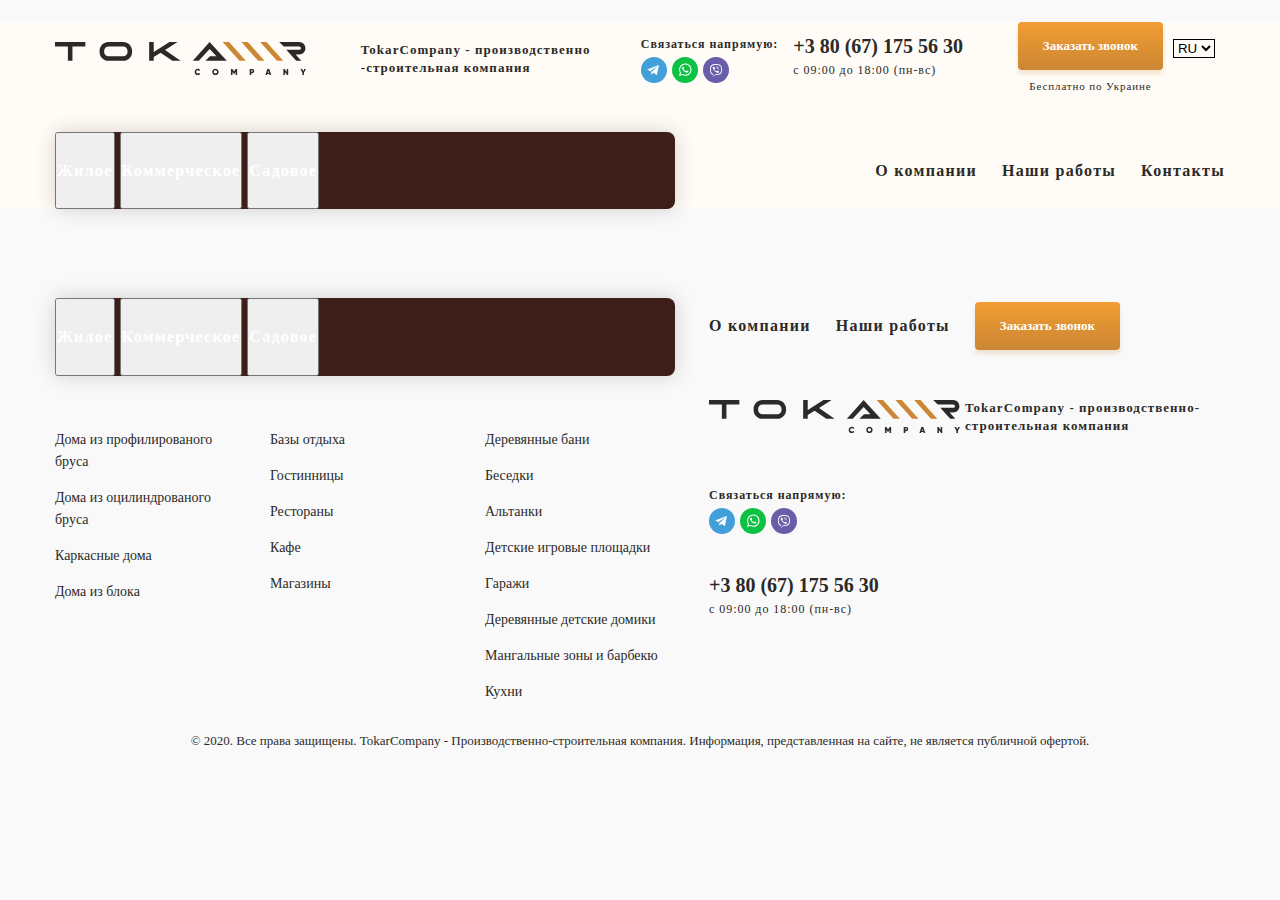
==== index.html @ c837105d "proyect" ====
<!DOCTYPE html>
<html lang="en">

<head>
    <meta charset="UTF-8">
    <meta name="viewport" content="width=device-width, initial-scale=1.0">
    <link href="https://cdn.jsdelivr.net/npm/bootstrap@5.3.2/dist/css/bootstrap.min.css" rel="stylesheet"
        integrity="sha384-T3c6CoIi6uLrA9TneNEoa7RxnatzjcDSCmG1MXxSR1GAsXEV/Dwwykc2MPK8M2HN" crossorigin="anonymous">
    <link rel="stylesheet" href="./css/main.min.css">
    <title>1- proyekt</title>
</head>

<body>

    <header class="header">
        <div class="container">
            <div class="flex">
                <a class="header__link" href="#">
                    <img class="header__logo" src="./img/logo.svg" alt="logo">
                </a>

                <div class="nav ">
                    <p class="nav__text">TokarCompany - производственно -строительная компания</p>

                    <div class="nav__connect">
                        <p class="connect__text">Связаться напрямую:</p>
                        <a class="connect__link" href="#">
                            <img src="./img/header-icon-tg.svg" alt="tg">
                        </a>

                        <a class="connect__link" href="#">
                            <img src="./img/header-icon-wa.svg" alt="tg">
                        </a>

                        <a class="connect__link" href="#">
                            <img src="./img/header-icon-vb.svg" alt="tg">
                        </a>
                    </div>

                    <div class="nav__connect1">
                        <p class="connect1__tel">+3 80 (67) 175 56 30</p>
                        <p class="connect1__text">c 09:00 до 18:00 (пн-вс)</p>
                    </div>

                    <div class="header__button">
                        <button class="header__btn">Заказать звонок</button>
                        <p class="button__text">Бесплатно по Украине</p>
                    </div>

                    <select class="header__select1">
                        <option value="RU">RU</option>
                        <option value="EN">EN</option>
                        <option value="UZ">UZ</option>
                    </select>
                </div>

                <div class="header__end">
                    <div class="header__buttons">
                        <button class="header__btn">Заказать звонок</button>
                        <p class="button__text">Бесплатно по Украине</p>
                    </div>

                    <select class="header__select">
                        <option value="RU">RU</option>
                        <option value="EN">EN</option>
                        <option value="UZ">UZ</option>
                    </select>

                    <div class="button">
                        <button class="menu ">:</button>
                        <button class="exit ">x</button>
                    </div>
                </div>
            </div>

            <div class="header2">
                <div class="btn-group" role="group" aria-label="Basic example">
                    <button type="button" class="btn ">Жилое</button>
                    <button type="button" class="btn ">Коммерческое</button>
                    <button type="button" class="btn ">Садовое</button>
                </div>
                <div class="header2__texts">
                    <p class="header2__text">O компании</p>
                    <p class="header2__text">Наши работы</p>
                    <p class="header2__text">Контакты</p>
                </div>
            </div>

        </div>
    </header>

    <footer class="footer">
        <div class="container">
            <div class="footer__flex">
                <div class="flex1">
                    <div class="btn-group" role="group" aria-label="Basic example">
                        <button type="button" class="btn ">Жилое</button>
                        <button type="button" class="btn ">Коммерческое</button>
                        <button type="button" class="btn ">Садовое</button>
                    </div>

                    <div class="footer__text__flex">
                        <div class="footer__text__flex1">
                            <p class="footer__text1">Дома из профилированого бруса</p>
                            <p class="footer__text1">Дома из оцилиндрованого бруса </p>
                            <p class="footer__text1">Каркасные дома</p>
                            <p class="footer__text1">Дома из блока</p>
                        </div>

                        <div class="footer__text__flex1">
                            <p class="footer__text1">Базы отдыха</p>
                            <p class="footer__text1">Гостинницы</p>
                            <p class="footer__text1">Рестораны</p>
                            <p class="footer__text1">Кафе</p>
                            <p class="footer__text1">Магазины</p>
                        </div>

                        <div class="footer__text__flex1">
                            <p class="footer__text1">Деревянные бани</p>
                            <p class="footer__text1">Беседки</p>
                            <p class="footer__text1">Альтанки</p>
                            <p class="footer__text1">Детские игровые площадки </p>
                            <p class="footer__text1">Гаражи</p>
                            <p class="footer__text1">Деревянные детские домики</p>
                            <p class="footer__text1">Мангальные зоны и барбекю</p>
                            <p class="footer__text1">Кухни</p>
                        </div>
                    </div>
                </div>

                <div class="flex2">
                    <div class="header2__texts">
                        <p class="header2__text">O компании</p>
                        <p class="header2__text">Наши работы</p>
                        <button class="header__btn">Заказать звонок</button>
                    </div>

                    <div class="header2__texts1">
                        <img src="./img/logo.svg" alt="nom">
                        <p class="footer__text">TokarCompany - производственно-строительная компания</p>
                    </div>
                    <div class="nav__connect f">
                        <p class="connect__text">Связаться напрямую:</p>
                        <a class="connect__link" href="#">
                            <img src="./img/header-icon-tg.svg" alt="tg">
                        </a>

                        <a class="connect__link" href="#">
                            <img src="./img/header-icon-wa.svg" alt="tg">
                        </a>

                        <a class="connect__link" href="#">
                            <img src="./img/header-icon-vb.svg" alt="tg">
                        </a>
                    </div>

                    <div class="nav__connect1 f2">
                        <p class="connect1__tel1">+3 80 (67) 175 56 30</p>
                        <p class="connect1__text">c 09:00 до 18:00 (пн-вс)</p>
                    </div>
                </div>
            </div>
            <p class="footer__end__text">© 2020. Bce права защищены. TokarCompany - Производственно-строительная
                компания. Информация, представленная на сайте, не является публичной офертой.</p>
        </div>
    </footer>

    <script src="./js/main.js"></script>

</body>

</html>
---- css/main.min.css ----
html{height:100%;box-sizing:border-box}a,li{text-decoration:none;list-style:none}*,*::before,*::after{box-sizing:inherit;scroll-behavior:smooth}.visually-hidden{position:absolute;width:1px;height:1px;margin:-1px;border:0;padding:0;clip:rect(0 0 0 0);overflow:hidden}body{background:#f9f9f9;height:100%;display:flex;flex-direction:column;margin:0;padding:0;font-family:"Open Sans","Arial","sans-serif";font-size:18px;line-height:normal}img{max-width:100%;height:auto;vertical-align:middle;-o-object-fit:cover;object-fit:cover}@font-face{font-family:"Futura PT Light";src:url("FuturaPT-Light.eot");src:url("FuturaPT-Light.eot?#iefix") format("embedded-opentype"),url("FuturaPT-Light.woff") format("woff"),url("FuturaPT-Light.ttf") format("truetype");font-weight:normal;font-style:normal}.container{max-width:1200px;width:100%;padding:0px 15px;margin:auto}.hero .container{background-image:url("../../../img/hero-bg.png");background-repeat:no-repeat;-o-object-fit:contain;object-fit:contain;background-size:contain;max-width:1440px;width:100%;height:924px;position:relative;transform:translateY(-80px)}.hero__texts{position:absolute;margin-top:250px;margin-left:700px}.hero__heading{margin:0;padding:0;padding-bottom:29px;max-width:608px;width:100%;color:#333;font-family:"Futura PT Light";font-size:70px;font-style:normal;font-weight:700;line-height:64px}.hero__span{margin:0;padding:0;padding-bottom:38px;color:#78c0de;font-family:"Futura PT Light";font-size:70px;font-style:normal;font-weight:700;line-height:64px}.hero__text{max-width:510px;width:100%;color:#949494;font-family:"Futura PT Light";font-size:16px;font-style:normal;font-weight:400;line-height:21px}.hero__btn{margin:0;padding:0;padding:15px 47px;border:none;border-radius:3px;background:#333;color:#fff;font-family:"Futura PT Light";font-size:16px;font-style:normal;font-weight:500;line-height:normal}.hero__btn:hover{color:#333;background:#ffbd54}.hero__btn:active{background:rgba(255,255,187,.8666666667);transition:all .7s ease-in-out}@media(max-width: 1390px){.hero__texts{margin-left:600px}}@media(max-width: 1290px){.hero__texts{margin-left:500px}}@media(max-width: 1190px){.hero__texts{margin-left:400px}}@media(max-width: 1090px){.hero__texts{margin-left:300px}}.footer{margin-top:89px}.footer__flex{display:flex;justify-content:space-between}.footer__text__flex{display:flex;justify-content:space-between;margin-top:39px}.footer__text__flex1{max-width:190px;width:100%}.header2__texts1{margin-top:45px;display:flex;align-items:center;gap:5px;justify-content:space-between}.flex1{max-width:620px;width:100%}.footer__text{margin:0;padding:0;max-width:260px;width:100%;color:#2b2a28;font-family:"Gilroy";font-size:13px;font-style:normal;font-weight:600;line-height:18px;letter-spacing:1.04px}.footer__text1{color:#2b2a28;font-family:"Gilroy";font-size:14px;font-style:normal;font-weight:300;line-height:22px}.footer__end__text{color:#2b2a28;text-align:center;font-family:"Gilroy";font-size:13px;font-style:normal;font-weight:300;line-height:22px}.f{margin-top:51px}.f2{margin-top:43px}.connect1__tel1{margin:0;padding:0;padding-bottom:7px;color:#2b2a28;font-family:"Gilroy";font-size:20px;font-style:normal;font-weight:700;line-height:16px}@media(max-width: 1156px){.footer__flex{flex-direction:column;text-align:center}.footer{justify-content:center}.flex1{margin-left:250px}.header2__texts{justify-content:center}.header2__texts1{flex-direction:column}}@media(max-width: 1000px){.flex1{margin-left:180px}}@media(max-width: 900px){.flex1{margin-left:120px}}@media(max-width: 760px){.flex1{margin-left:50px}}@media(max-width: 700px){.flex1{margin:0}}@media(max-width: 410px){.footer__text__flex{flex-direction:column;margin-left:80px}}@media(max-width: 300px){.footer__text__flex{margin-left:30px}}@media(max-width: 250px){.footer__text__flex{margin-left:0}}.header{margin-top:22px;background:#fffbf6}.header .flex{display:flex;align-items:center;justify-content:space-between}.nav{display:flex;align-items:center;justify-content:space-between;gap:15px}.nav__text{margin:0;padding:0;max-width:265px;width:100%;color:#2b2a28;font-family:"Gilroy";font-size:13px;font-style:normal;font-weight:600;line-height:18px;letter-spacing:1.04px}.connect__text{margin:0;padding:0;padding-bottom:4px;color:#2b2a28;font-family:"Gilroy";font-size:12px;font-style:normal;font-weight:600;line-height:18px;letter-spacing:.96px}.connect1__tel{margin:0;padding:0;padding-bottom:7px;color:#2b2a28;text-align:right;font-family:"Gilroy";font-size:20px;font-style:normal;font-weight:700;line-height:16px}.connect1__text{margin:0;padding:0;color:#2b2a28;font-family:"Gilroy";font-size:12px;font-style:normal;font-weight:400;line-height:18px;letter-spacing:.96px}.header__end{display:flex;align-items:center;gap:10px}.header__buttons{text-align:center}.header__select1{display:none}.header__btn{border-radius:4px;background:linear-gradient(180deg, #F39C32 0%, #CB8734 100%);box-shadow:0px 4px 4px 0px rgba(203,135,52,.2);padding:16px 25px;border:none;color:#fff;text-align:center;font-family:"Gilroy";font-size:13px;font-style:normal;font-weight:700;line-height:16px}.header__btn:hover{opacity:.7}.button__text{margin:0;padding:0;padding-top:7px;color:#2b2a28;font-family:"Gilroy";font-size:11px;font-style:normal;font-weight:400;line-height:18px;letter-spacing:.88px}.header__select{background:none;border:none;border:1px solid #000;margin-top:-20px}.button{display:block;margin-top:-20px}.menu{display:none;width:20px;height:25px;border:none;background:none;font-weight:900;border:1px solid #cbc6c6}.exit{display:none}.header__button{display:none}.btn-group{border-radius:8px;max-width:620px;width:100%;background:#3d1e19;box-shadow:0px 0px 20px 0px rgba(43,42,40,.2)}.btn{margin:0;padding:0;padding:25px 0px;color:#fff;font-family:"Gilroy";font-size:16px;font-style:normal;font-weight:700;line-height:146.187%;letter-spacing:1.28px}.btn:hover{color:#1ccfef}.header2{margin-top:37px;display:flex;align-items:center;justify-content:space-between}.header2__text{color:#2b2a28;font-family:"Gilroy";font-size:16px;font-style:normal;font-weight:700;line-height:146.187%;letter-spacing:1.28px}.header2__text:hover{opacity:.8}.header2__texts{display:flex;align-items:center;gap:25px}@media only screen and (max-width: 1156px){.nav{display:none}.button{display:block}.menu{display:block}.menu__exit{display:none}.exit__menu{display:block}.nav__block{z-index:1;text-align:center;display:block;position:absolute;width:40%;height:450px;background-color:dimgray;border-radius:8px;top:120px;right:0;right:15px;animation:navblok 1s ease;text-align:center;line-height:80px}@keyframes navblok{from{transform:translateX(80%);opacity:0}to{transform:translateX(0px);opacity:1}}.nav__text{margin-left:90px;font-size:25px;line-height:40px}.connect1__tel{margin-right:130px}.header2{z-index:-1;flex-direction:column}.header2__texts{margin-top:20px}}@media(max-width: 1010px){.nav__text{margin-left:80px}.nav__block{width:45%}.connect1__tel{margin-right:120px}}@media(max-width: 870px){.nav__text{margin-left:70px}.nav__block{width:50%}.connect1__tel{margin-right:110px}}@media(max-width: 750px){.nav__text{margin-left:60px;font-size:20px}.nav__block{width:55%}.connect1__tel{margin-right:100px}}@media(max-width: 650px){.nav__text{margin-left:60px;padding-right:10px;font-size:15px}.nav__block{width:60%}.connect1__tel{margin-right:130px;font-size:15px}}@media(max-width: 529px){.nav__text{margin-left:45px;padding-right:10px;font-size:15px}.connect1__tel{margin-right:100px;font-size:15px}.header__buttons{display:none}.header__button{display:block}.nav__block{width:65%}}@media(max-width: 515px){.nav__text{margin-left:35px;padding-right:10px;font-size:15px}.nav__block{width:60%}.connect1__tel{margin-right:90px;font-size:15px}}@media(max-width: 460px){.nav__text{margin-left:20px;padding-right:10px;font-size:15px}.nav__block{width:60%}.connect1__tel{margin-right:70px;font-size:15px}}@media(max-width: 425px){.nav__text{margin-left:10px;padding-right:10px;font-size:15px}.btn-group{flex-direction:column}.header2__texts{flex-direction:column}.nav__block{width:60%}.connect1__tel{margin-right:60px;font-size:15px}}@media(max-width: 390px){.nav__text{margin-left:10px;padding-right:15px;font-size:15px}.header__select{display:none}.header__select1{display:block;margin-left:10px}.nav__block{width:60%}.connect1__tel{margin-right:30px;font-size:15px}}/*# sourceMappingURL=main.min.css.map */
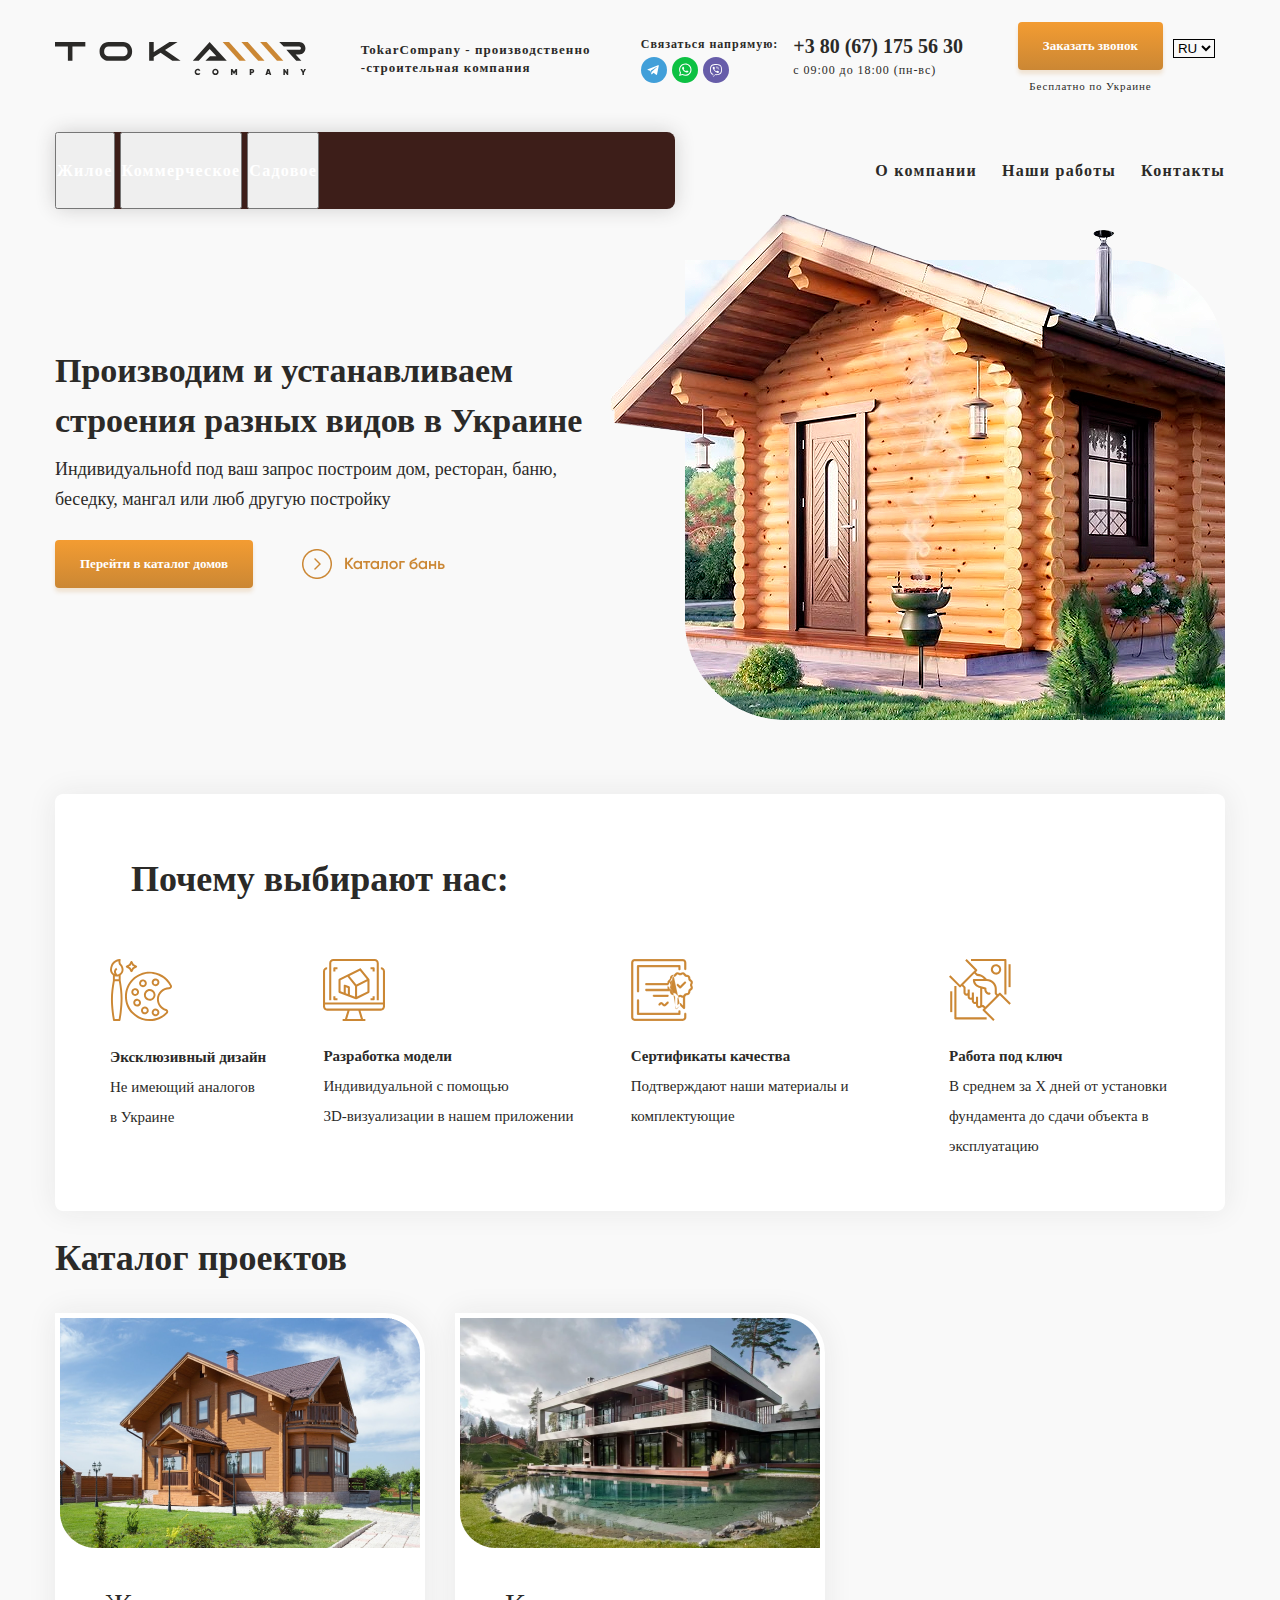
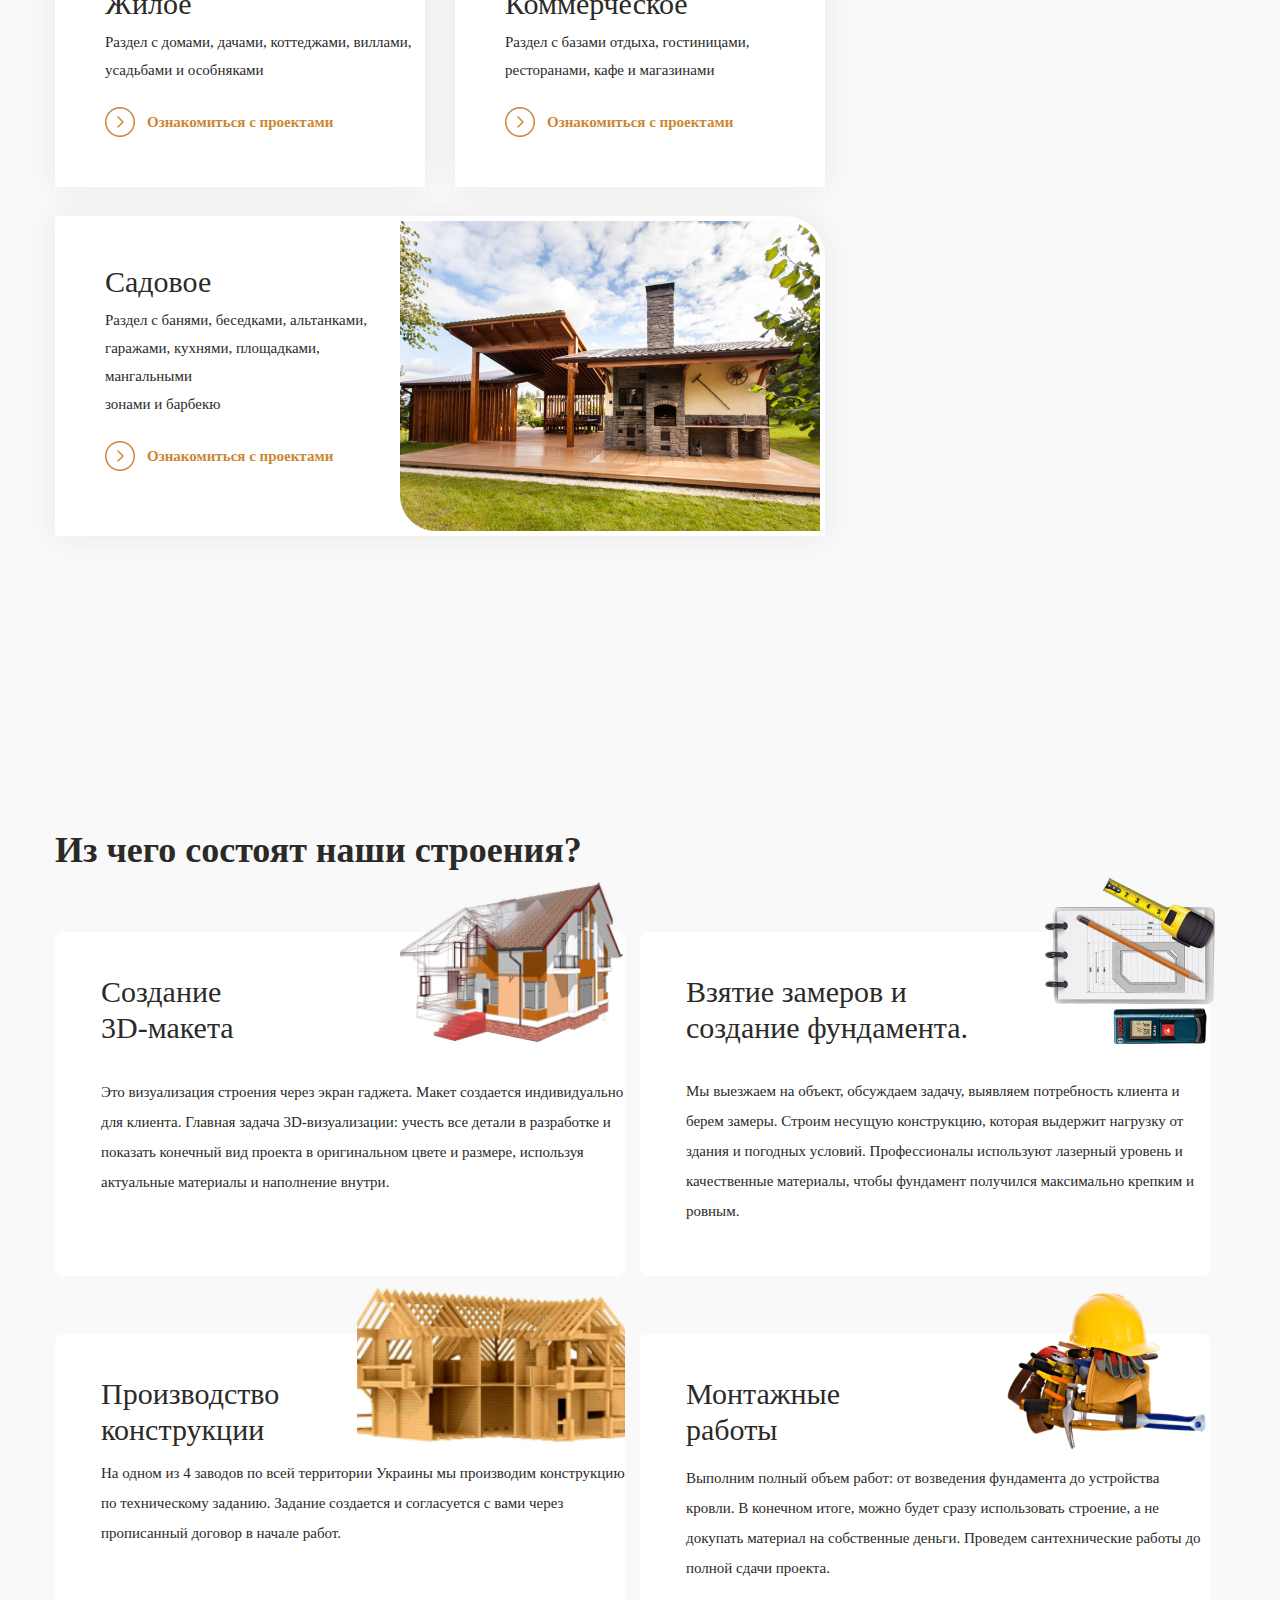
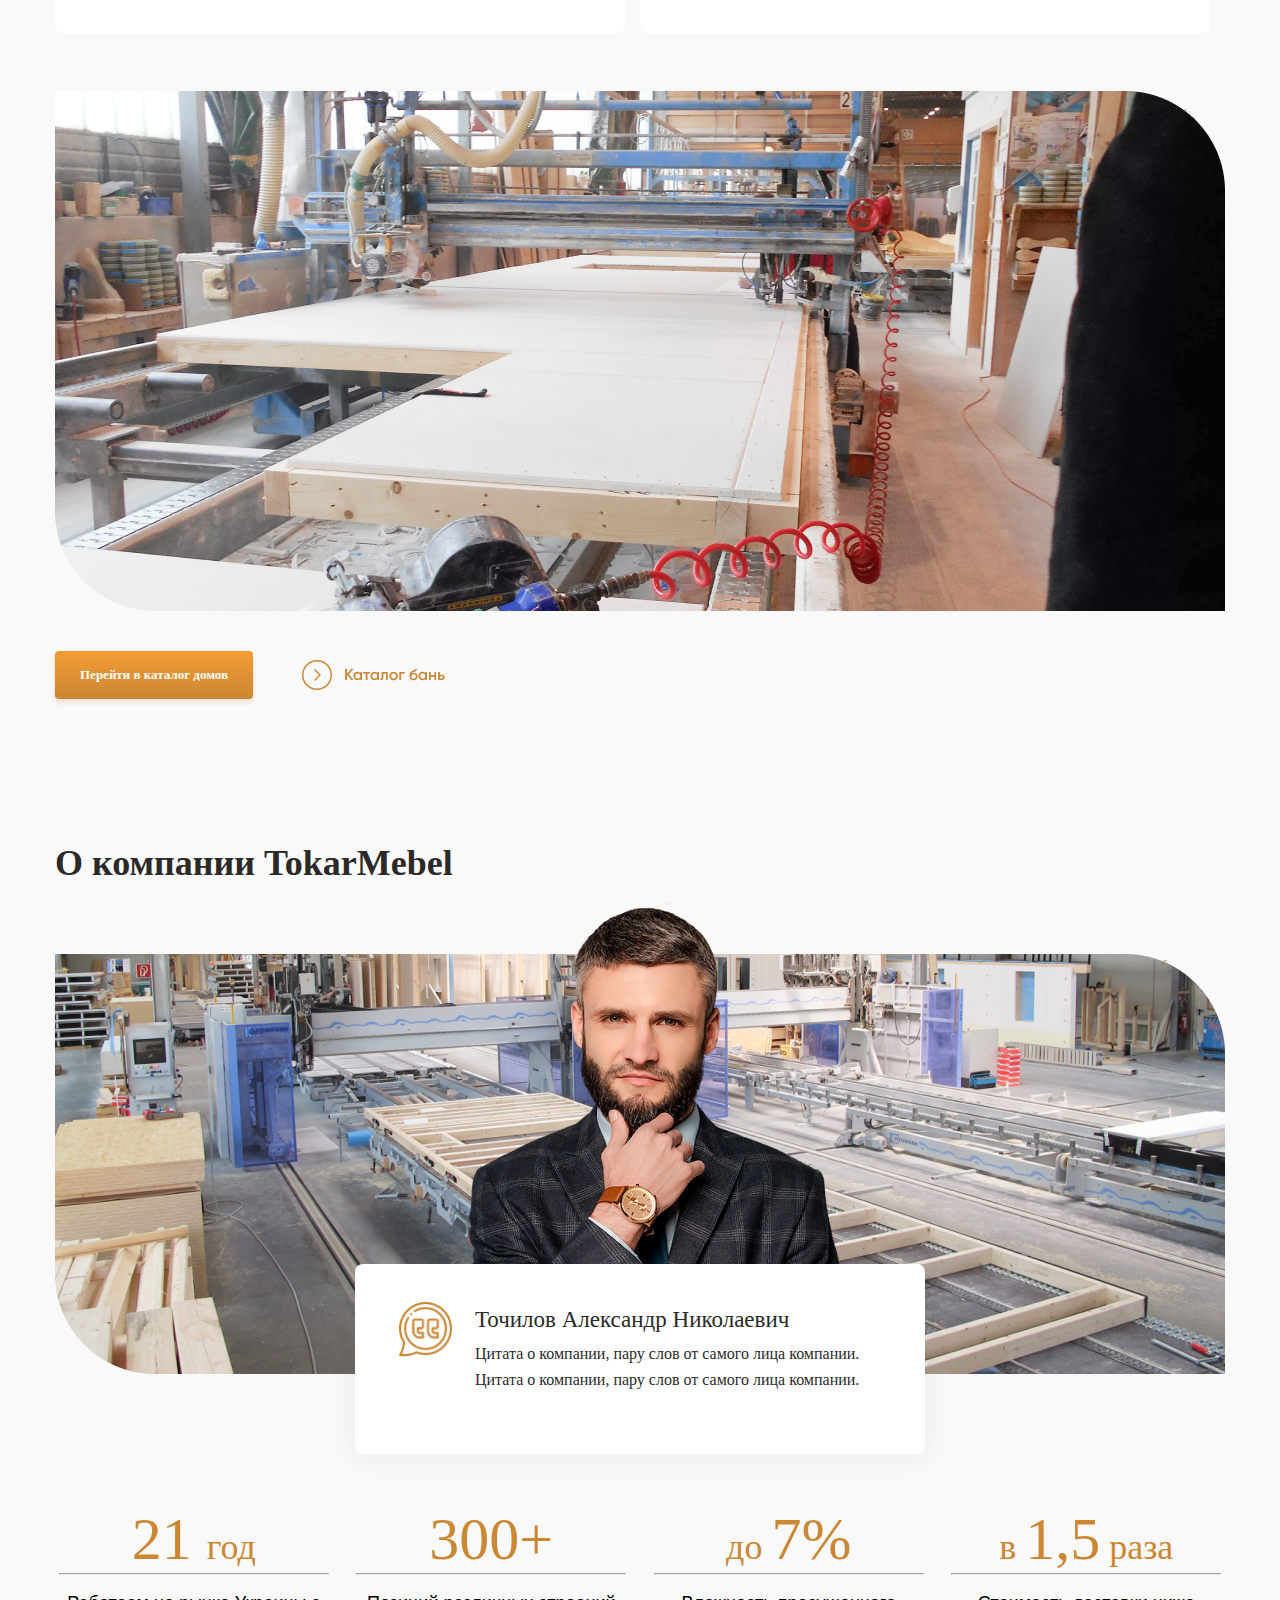
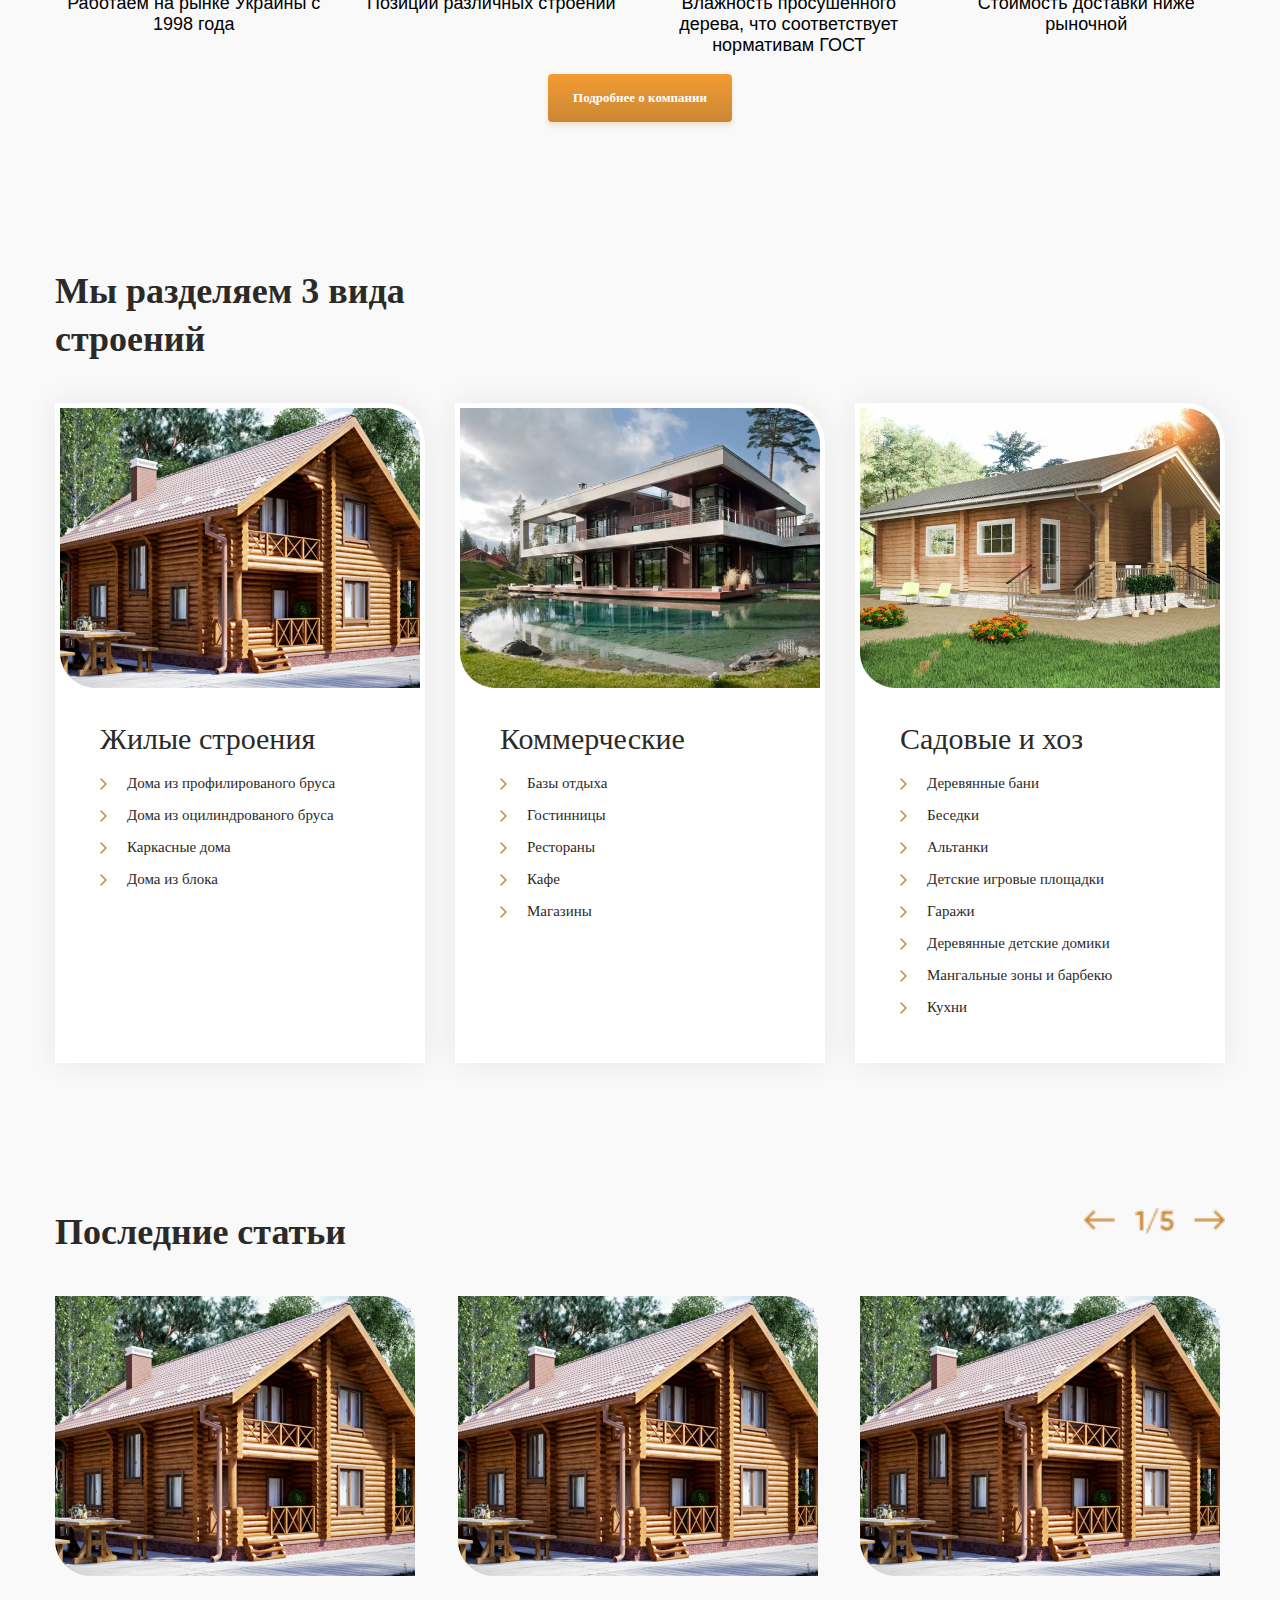
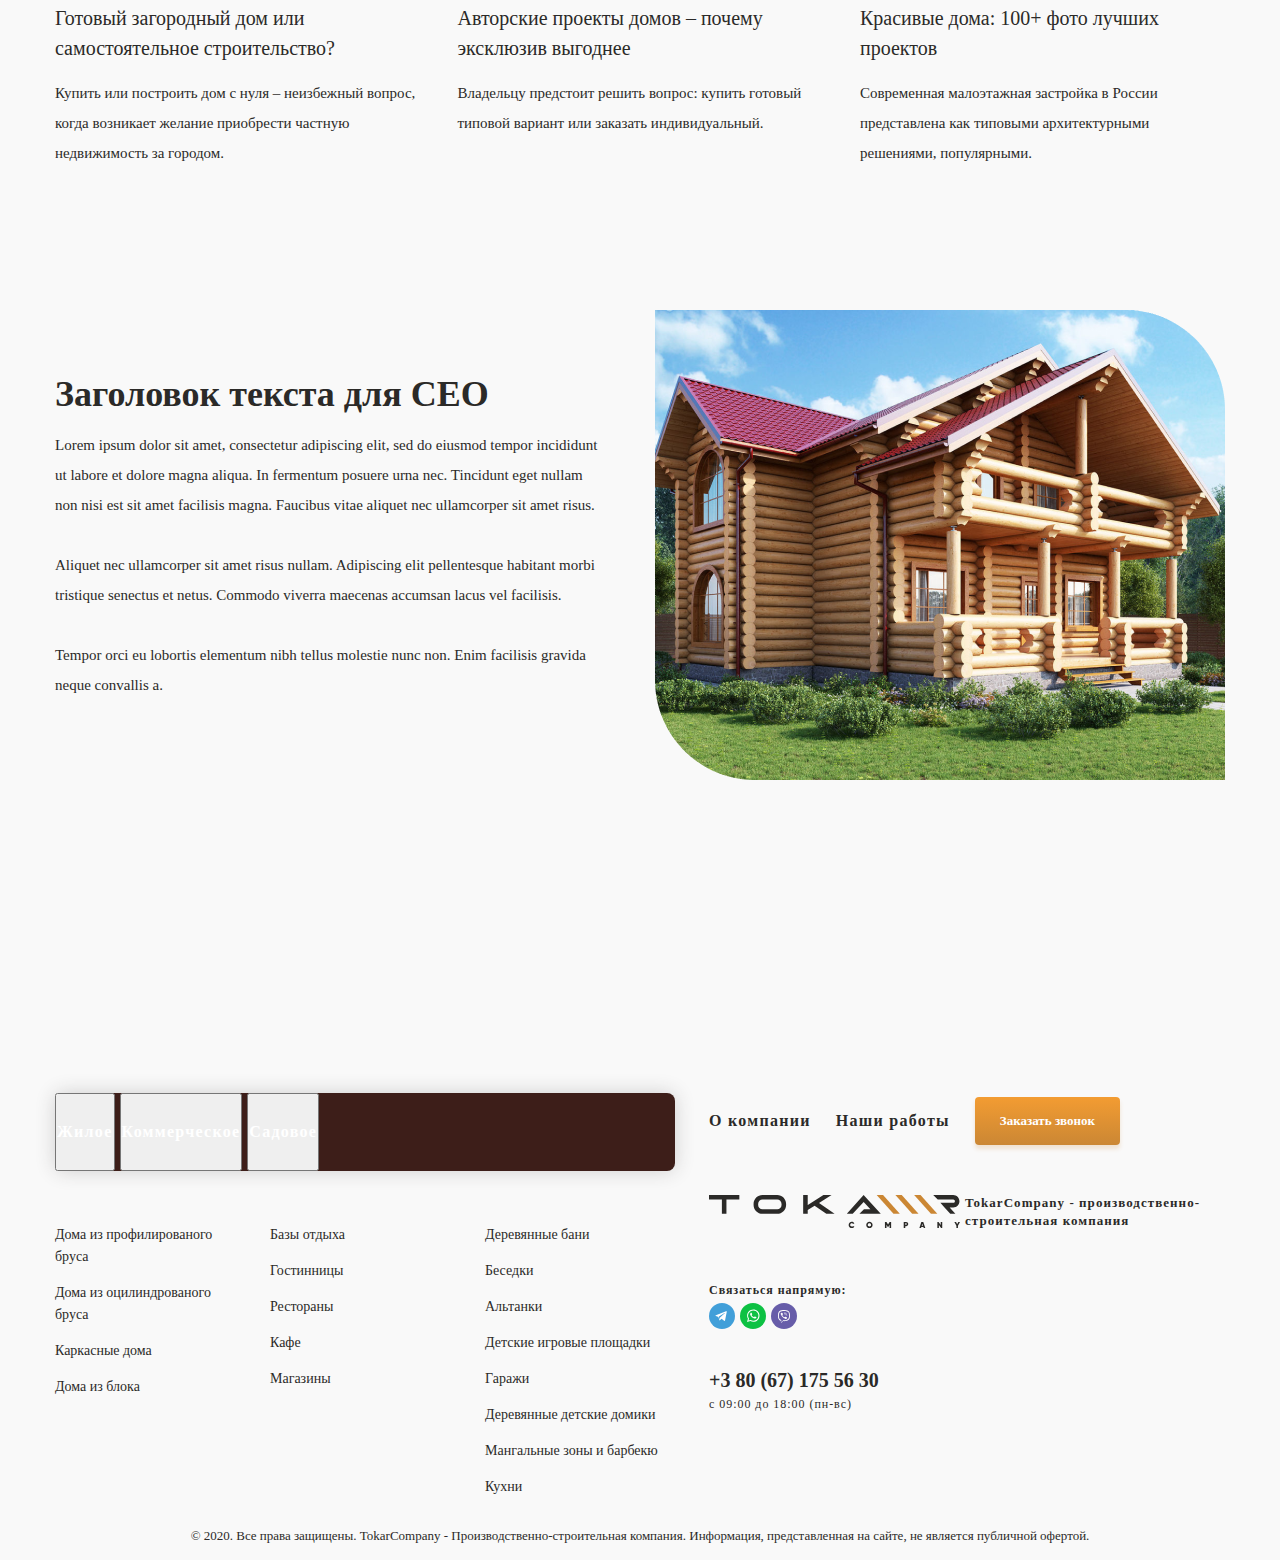
==== commit 08dd05e2: "proyeky1.2" ====
--- a/index.html
+++ b/index.html
@@ -88,6 +88,318 @@
 
         </div>
     </header>
+
+    <main class="main">
+        <section class="hero">
+            <div class="container">
+                <div class="hero__info">
+                    <h1 class="hero__heading">Производим и устанавливаем строения разных видов
+                        в Украине</h1>
+                    <p class="hero__text">Индивидуальноfd под ваш запрос построим дом, ресторан, баню, беседку, мангал
+                        или
+                        люб
+                        другую постройку</p>
+                    <button class="header__btn">Перейти в каталог домов</button>
+                    <a class="hero__link" href="#">
+                        <img src="./img/hero__icon.png" alt="icon">
+                    </a>
+                </div>
+                <img class="hero__img" src="./img/hero__img.png" alt="img">
+            </div>
+        </section>
+
+        <section class="nma">
+            <div class="container">
+                <h2 class="nma__heading">Почему выбирают нас:</h2>
+                <ul class="nma__list">
+                    <li class="nma__item">
+                        <img src="./img/nma1.svg" alt="img">
+                        <p class="nma__text">Эксклюзивный дизайн</p>
+                        <p class="nma__texts">Не имеющий аналогов <br> в Украине</p>
+                    </li>
+
+                    <li class="nma__item">
+                        <img src="./img/nma2.svg" alt="img">
+                        <p class="nma__text">Разработка модели</p>
+                        <p class="nma__texts">Индивидуальной с помощью <br> 3D-визуализации в нашем приложении</p>
+                    </li>
+
+                    <li class="nma__item">
+                        <img src="./img/nma3.svg" alt="img">
+                        <p class="nma__text">Сертификаты качества</p>
+                        <p class="nma__texts">Подтверждают наши материалы и комплектующие</p>
+                    </li>
+
+                    <li class="nma__item">
+                        <img src="./img/nma4.svg" alt="img">
+                        <p class="nma__text">Работа под ключ</p>
+                        <p class="nma__texts">В среднем за Х дней от установки фундамента до сдачи объекта в
+                            эксплуатацию</p>
+                    </li>
+                </ul>
+            </div>
+        </section>
+
+        <section class="about">
+            <div class="container">
+                <h2 class="about__heading">Каталог проектов</h2>
+                <div class="about__flex">
+                    <div class="about__dacha">
+                        <img class="about__img" src="./img/about1.png" alt="img">
+                        <h3 class="about__ittle">Жилое</h3>
+                        <p class="about__text">Раздел с домами, дачами, коттеджами, виллами, усадьбами и особняками</p>
+                        <a class="about__link" href="#">
+                            <img src="./img/about-icon.png" alt="img">
+                            <span class="about__texts">Ознакомиться с проектами</span>
+                        </a>
+                    </div>
+                    <div class="about__dacha">
+                        <img class="about__img" src="./img/about2.png" alt="img">
+                        <h3 class="about__ittle">Коммерческое</h3>
+                        <p class="about__text">Раздел с базами отдыха, гостиницами, ресторанами, кафе и магазинами</p>
+                        <a class="about__link" href="#">
+                            <img src="./img/about-icon.png" alt="img">
+                            <span class="about__texts">Ознакомиться с проектами</span>
+                        </a>
+                    </div>
+                </div>
+                <div class="about__dacha2">
+                    <div class="dacha2__text">
+                        <h3 class="about__ittle">Садовое</h3>
+                        <p class="about__text">Раздел с банями, беседками, альтанками, гаражами, кухнями, площадками,
+                            мангальными <br> зонами и барбекю</p>
+                        <a class="about__link" href="#">
+                            <img src="./img/about-icon.png" alt="img">
+                            <span class="about__texts">Ознакомиться с проектами</span>
+                        </a>
+                    </div>
+                    <img class="about__img" src="./img/about3.png" alt="img">
+                </div>
+
+                <h3 class="about__h3">Из чего состоят наши строения?</h3>
+                <div class="about__end">
+                    <div class="about__div">
+                        <div class="about__div__flex">
+                            <h4 class="about__h4">Создание <br> 3D-макета</h4>
+                            <img class="about__div__img" src="./img/about-end1.png" alt="img">
+                        </div><br>
+                        <p class="about__end__text">Это визуализация строения через экран гаджета. Макет создается
+                            индивидуально для клиента. Главная задача 3D-визуализации: учесть все детали в разработке и
+                            показать конечный вид проекта в оригинальном цвете и размере, используя актуальные материалы
+                            и наполнение внутри.</p>
+                    </div>
+
+                    <div class="about__div">
+                        <div class="about__div__flex">
+                            <h4 class="about__h4">Взятие замеров и создание фундамента.</h4>
+                            <img class="about__div__img and" src="./img/about-end2.png" alt="img">
+                        </div>
+                        <p class="about__end__text">Мы выезжаем на объект, обсуждаем задачу, выявляем потребность
+                            клиента и берем замеры. Строим несущую конструкцию, которая выдержит нагрузку от здания и
+                            погодных условий. Профессионалы используют лазерный уровень и качественные материалы, чтобы
+                            фундамент получился максимально крепким и ровным.</p>
+                    </div>
+
+                    <div class="about__div">
+                        <div class="about__div__flex">
+                            <h4 class="about__h4">Производство конструкции</h4>
+                            <img class="about__div__img" src="./img/about-end3.png" alt="img">
+                        </div>
+                        <p class="about__end__text">На одном из 4 заводов по всей территории Украины мы производим
+                            конструкцию по техническому заданию. Задание создается и согласуется с вами через
+                            прописанный договор в начале работ.</p>
+                    </div>
+
+                    <div class="about__div">
+                        <div class="about__div__flex">
+                            <h4 class="about__h4">Монтажные <br> работы</h4>
+                            <img class="about__div__img" src="./img/about-end4.png" alt="img">
+                        </div>
+                        <p class="about__end__text">Выполним полный объем работ: от возведения фундамента до устройства
+                            кровли. В конечном итоге, можно будет сразу использовать строение, а не докупать материал на
+                            собственные деньги. Проведем сантехнические работы до полной сдачи проекта.</p>
+                    </div>
+                </div>
+                <img class="company__img" src="./img/company.png" alt="img">
+                <button class="header__btn">Перейти в каталог домов</button>
+                <a class="hero__link" href="#">
+                    <img class="company__img2" src="./img/hero__icon.png" alt="icon">
+                </a>
+            </div>
+        </section>
+
+        <section class="company">
+            <div class="container">
+                <h4 class="company__heading">О компании TokarMebel</h4>
+                <img class="company__images" src="./img/company__img1.png" alt="nom"><br>
+                <img class="company__images1" src="./img/company__brat.png" alt="nom">
+                <div class="company__flex">
+                    <img class="company__flex__img" src="./img/company3.png" alt="nom">
+                    <div class="company__texts">
+                        <h4 class="company__title">Точилов Александр Николаевич</h4>
+                        <p class="company__text">Цитата о компании, пару слов от самого лица компании. Цитата о
+                            компании, пару слов от самого лица компании. </p>
+                    </div>
+                </div>
+
+                <div class="company__flex1">
+                    <div class="company__time">
+                        <p class="company__text1">21
+                            <span class="company__span">год</span>
+                        </p>
+                        <hr class="hr">
+                        <p class="company__text2">Работаем на рынке Украины с 1998 года</p>
+                    </div>
+                    <div class="company__time">
+                        <p class="company__text1">300+</p>
+                        <hr class="hr">
+                        <p class="company__text2">Позиций различных строений</p>
+                    </div>
+                    <div class="company__time">
+                        <span class="company__span">до
+                            <p class="company__text1"> 7%</p>
+                        </span>
+                        <hr class="hr">
+                        <p class="company__text2">Влажность просушенного дерева, что соответствует нормативам ГОСТ</p>
+                    </div>
+                    <div class="company__time">
+                        <span class="company__span">в
+                            <p class="company__text1">1,5</p> раза
+                        </span>
+                        <hr class="hr">
+                        <p class="company__text2">Стоимость доставки ниже рыночной</p>
+                    </div>
+                </div>
+                <button class="header__btn">Подробнее о компании</button>
+            </div>
+        </section>
+
+        <section class="house">
+            <div class="container">
+                <h5 class="house__heading">Мы разделяем 3 вида строений</h5>
+
+                <div class="house__flex">
+                    <div class="houses">
+                        <img class="house__img" src="./img/house1.png" alt="img">
+                        <h5 class="house__title">Жилые строения</h5>
+                        <img class="house_icon" src="./img/house-icon.svg" alt="icon">
+                        <span class="house__span">Дома из профилированого бруса</span>
+                        <br>
+                        <img class="house_icon" src="./img/house-icon.svg" alt="icon">
+                        <span class="house__span">Дома из оцилиндрованого брусa</span>
+                        <br>
+                        <img class="house_icon" src="./img/house-icon.svg" alt="icon">
+                        <span class="house__span">Каркасные дома</span>
+                        <br>
+                        <img class="house_icon" src="./img/house-icon.svg" alt="icon">
+                        <span class="house__span">Дома из блока</span>
+                    </div>
+
+                    <div class="houses">
+                        <img class="house__img" src="./img/house2.png" alt="img">
+                        <h5 class="house__title">Коммерческие</h5>
+                        <img class="house_icon" src="./img/house-icon.svg" alt="icon">
+                        <span class="house__span">Базы отдыха</span>
+                        <br>
+                        <img class="house_icon" src="./img/house-icon.svg" alt="icon">
+                        <span class="house__span">Гостинницы</span>
+                        <br>
+                        <img class="house_icon" src="./img/house-icon.svg" alt="icon">
+                        <span class="house__span">Рестораны</span>
+                        <br>
+                        <img class="house_icon" src="./img/house-icon.svg" alt="icon">
+                        <span class="house__span">Кафе</span>
+                        <br>
+                        <img class="house_icon" src="./img/house-icon.svg" alt="icon">
+                        <span class="house__span">Магазины</span>
+                    </div>
+
+                    <div class="houses">
+                        <img class="house__img" src="./img/house3.png" alt="img">
+                        <h5 class="house__title">Садовые и хоз</h5>
+                        <img class="house_icon" src="./img/house-icon.svg" alt="icon">
+                        <span class="house__span">Деревянные бани</span>
+                        <br>
+                        <img class="house_icon" src="./img/house-icon.svg" alt="icon">
+                        <span class="house__span">Беседки</span>
+                        <br>
+                        <img class="house_icon" src="./img/house-icon.svg" alt="icon">
+                        <span class="house__span">Альтанки</span>
+                        <br>
+                        <img class="house_icon" src="./img/house-icon.svg" alt="icon">
+                        <span class="house__span">Детские игровые площадки</span>
+                        <br>
+                        <img class="house_icon" src="./img/house-icon.svg" alt="icon">
+                        <span class="house__span">Гаражи</span>
+                        <br>
+                        <img class="house_icon" src="./img/house-icon.svg" alt="icon">
+                        <span class="house__span">Деревянные детские домики</span>
+                        <br>
+                        <img class="house_icon" src="./img/house-icon.svg" alt="icon">
+                        <span class="house__span">Мангальные зоны и барбекю</span>
+                        <br>
+                        <img class="house_icon" src="./img/house-icon.svg" alt="icon">
+                        <span class="house__span">Кухни</span>
+                    </div>
+                </div>
+            </div>
+        </section>
+
+        <section class="stat">
+            <div class="container">
+                <div class="stat__text__flex">
+                    <h6 class="stat__heading">Последние статьи</h6>
+                    <a href="#">
+                        <img src="./img/satat-icon.png" alt="nm" width="141" height="16">
+                    </a>
+                </div>
+
+                <div class="house__flex">
+                    <div class="stat__div">
+                        <button class="header__btn house__btn"> Архитектура</button>
+                        <img class="house__image" src="./img/house1.png" alt="img">
+                        <h6 class="stat__title">Готовый загородный дом или самостоятельное строительство?</h6>
+                        <p class="stat__text">Купить или построить дом с нуля – неизбежный вопрос, когда возникает
+                            желание приобрести частную недвижимость за городом. </p>
+                    </div>
+
+                    <div class="stat__div">
+                        <button class="header__btn house__btn"> Архитектура</button>
+                        <img class="house__image" src="./img/house1.png" alt="img">
+                        <h6 class="stat__title">Авторские проекты домов – почему эксклюзив выгоднее</h6>
+                        <p class="stat__text">Владельцу предстоит решить вопрос: купить готовый типовой вариант или
+                            заказать индивидуальный. </p>
+                    </div>
+
+                    <div class="stat__div">
+                        <button class="header__btn house__btn"> Архитектура</button>
+                        <img class="house__image" src="./img/house1.png" alt="img">
+                        <h6 class="stat__title">Красивые дома: 100+ фото лучших проектов</h6>
+                        <p class="stat__text">Современная малоэтажная застройка в России представлена как типовыми
+                            архитектурными решениями, популярными.</p>
+                    </div>
+                </div>
+            </div>
+        </section>
+
+        <section class="ceo">
+            <div class="container">
+                <div class="ceo__tekst">
+                    <h6 class="ceo__heading">Заголовок текста для СЕО</h6>
+                    <p class="ceo__text">Lorem ipsum dolor sit amet, consectetur adipiscing elit, sed do eiusmod tempor
+                        incididunt ut labore et dolore magna aliqua. In fermentum posuere urna nec. Tincidunt eget
+                        nullam non nisi est sit amet facilisis magna. Faucibus vitae aliquet nec ullamcorper sit amet
+                        risus. <br><br>
+                        Aliquet nec ullamcorper sit amet risus nullam. Adipiscing elit pellentesque habitant morbi
+                        tristique senectus et netus. Commodo viverra maecenas accumsan lacus vel facilisis. <br><br>
+                        Tempor orci eu lobortis elementum nibh tellus molestie nunc non. Enim facilisis gravida neque
+                        convallis a.
+                    </p>
+                </div>
+                <img src="./img/ceo-img.png" alt="img">
+            </div>
+        </section>
+    </main>
 
     <footer class="footer">
         <div class="container">
--- a/css/main.min.css
+++ b/css/main.min.css
@@ -1 +1 @@
-html{height:100%;box-sizing:border-box}a,li{text-decoration:none;list-style:none}*,*::before,*::after{box-sizing:inherit;scroll-behavior:smooth}.visually-hidden{position:absolute;width:1px;height:1px;margin:-1px;border:0;padding:0;clip:rect(0 0 0 0);overflow:hidden}body{background:#f9f9f9;height:100%;display:flex;flex-direction:column;margin:0;padding:0;font-family:"Open Sans","Arial","sans-serif";font-size:18px;line-height:normal}img{max-width:100%;height:auto;vertical-align:middle;-o-object-fit:cover;object-fit:cover}@font-face{font-family:"Futura PT Light";src:url("FuturaPT-Light.eot");src:url("FuturaPT-Light.eot?#iefix") format("embedded-opentype"),url("FuturaPT-Light.woff") format("woff"),url("FuturaPT-Light.ttf") format("truetype");font-weight:normal;font-style:normal}.container{max-width:1200px;width:100%;padding:0px 15px;margin:auto}.hero .container{background-image:url("../../../img/hero-bg.png");background-repeat:no-repeat;-o-object-fit:contain;object-fit:contain;background-size:contain;max-width:1440px;width:100%;height:924px;position:relative;transform:translateY(-80px)}.hero__texts{position:absolute;margin-top:250px;margin-left:700px}.hero__heading{margin:0;padding:0;padding-bottom:29px;max-width:608px;width:100%;color:#333;font-family:"Futura PT Light";font-size:70px;font-style:normal;font-weight:700;line-height:64px}.hero__span{margin:0;padding:0;padding-bottom:38px;color:#78c0de;font-family:"Futura PT Light";font-size:70px;font-style:normal;font-weight:700;line-height:64px}.hero__text{max-width:510px;width:100%;color:#949494;font-family:"Futura PT Light";font-size:16px;font-style:normal;font-weight:400;line-height:21px}.hero__btn{margin:0;padding:0;padding:15px 47px;border:none;border-radius:3px;background:#333;color:#fff;font-family:"Futura PT Light";font-size:16px;font-style:normal;font-weight:500;line-height:normal}.hero__btn:hover{color:#333;background:#ffbd54}.hero__btn:active{background:rgba(255,255,187,.8666666667);transition:all .7s ease-in-out}@media(max-width: 1390px){.hero__texts{margin-left:600px}}@media(max-width: 1290px){.hero__texts{margin-left:500px}}@media(max-width: 1190px){.hero__texts{margin-left:400px}}@media(max-width: 1090px){.hero__texts{margin-left:300px}}.footer{margin-top:89px}.footer__flex{display:flex;justify-content:space-between}.footer__text__flex{display:flex;justify-content:space-between;margin-top:39px}.footer__text__flex1{max-width:190px;width:100%}.header2__texts1{margin-top:45px;display:flex;align-items:center;gap:5px;justify-content:space-between}.flex1{max-width:620px;width:100%}.footer__text{margin:0;padding:0;max-width:260px;width:100%;color:#2b2a28;font-family:"Gilroy";font-size:13px;font-style:normal;font-weight:600;line-height:18px;letter-spacing:1.04px}.footer__text1{color:#2b2a28;font-family:"Gilroy";font-size:14px;font-style:normal;font-weight:300;line-height:22px}.footer__end__text{color:#2b2a28;text-align:center;font-family:"Gilroy";font-size:13px;font-style:normal;font-weight:300;line-height:22px}.f{margin-top:51px}.f2{margin-top:43px}.connect1__tel1{margin:0;padding:0;padding-bottom:7px;color:#2b2a28;font-family:"Gilroy";font-size:20px;font-style:normal;font-weight:700;line-height:16px}@media(max-width: 1156px){.footer__flex{flex-direction:column;text-align:center}.footer{justify-content:center}.flex1{margin-left:250px}.header2__texts{justify-content:center}.header2__texts1{flex-direction:column}}@media(max-width: 1000px){.flex1{margin-left:180px}}@media(max-width: 900px){.flex1{margin-left:120px}}@media(max-width: 760px){.flex1{margin-left:50px}}@media(max-width: 700px){.flex1{margin:0}}@media(max-width: 410px){.footer__text__flex{flex-direction:column;margin-left:80px}}@media(max-width: 300px){.footer__text__flex{margin-left:30px}}@media(max-width: 250px){.footer__text__flex{margin-left:0}}.header{margin-top:22px;background:#fffbf6}.header .flex{display:flex;align-items:center;justify-content:space-between}.nav{display:flex;align-items:center;justify-content:space-between;gap:15px}.nav__text{margin:0;padding:0;max-width:265px;width:100%;color:#2b2a28;font-family:"Gilroy";font-size:13px;font-style:normal;font-weight:600;line-height:18px;letter-spacing:1.04px}.connect__text{margin:0;padding:0;padding-bottom:4px;color:#2b2a28;font-family:"Gilroy";font-size:12px;font-style:normal;font-weight:600;line-height:18px;letter-spacing:.96px}.connect1__tel{margin:0;padding:0;padding-bottom:7px;color:#2b2a28;text-align:right;font-family:"Gilroy";font-size:20px;font-style:normal;font-weight:700;line-height:16px}.connect1__text{margin:0;padding:0;color:#2b2a28;font-family:"Gilroy";font-size:12px;font-style:normal;font-weight:400;line-height:18px;letter-spacing:.96px}.header__end{display:flex;align-items:center;gap:10px}.header__buttons{text-align:center}.header__select1{display:none}.header__btn{border-radius:4px;background:linear-gradient(180deg, #F39C32 0%, #CB8734 100%);box-shadow:0px 4px 4px 0px rgba(203,135,52,.2);padding:16px 25px;border:none;color:#fff;text-align:center;font-family:"Gilroy";font-size:13px;font-style:normal;font-weight:700;line-height:16px}.header__btn:hover{opacity:.7}.button__text{margin:0;padding:0;padding-top:7px;color:#2b2a28;font-family:"Gilroy";font-size:11px;font-style:normal;font-weight:400;line-height:18px;letter-spacing:.88px}.header__select{background:none;border:none;border:1px solid #000;margin-top:-20px}.button{display:block;margin-top:-20px}.menu{display:none;width:20px;height:25px;border:none;background:none;font-weight:900;border:1px solid #cbc6c6}.exit{display:none}.header__button{display:none}.btn-group{border-radius:8px;max-width:620px;width:100%;background:#3d1e19;box-shadow:0px 0px 20px 0px rgba(43,42,40,.2)}.btn{margin:0;padding:0;padding:25px 0px;color:#fff;font-family:"Gilroy";font-size:16px;font-style:normal;font-weight:700;line-height:146.187%;letter-spacing:1.28px}.btn:hover{color:#1ccfef}.header2{margin-top:37px;display:flex;align-items:center;justify-content:space-between}.header2__text{color:#2b2a28;font-family:"Gilroy";font-size:16px;font-style:normal;font-weight:700;line-height:146.187%;letter-spacing:1.28px}.header2__text:hover{opacity:.8}.header2__texts{display:flex;align-items:center;gap:25px}@media only screen and (max-width: 1156px){.nav{display:none}.button{display:block}.menu{display:block}.menu__exit{display:none}.exit__menu{display:block}.nav__block{z-index:1;text-align:center;display:block;position:absolute;width:40%;height:450px;background-color:dimgray;border-radius:8px;top:120px;right:0;right:15px;animation:navblok 1s ease;text-align:center;line-height:80px}@keyframes navblok{from{transform:translateX(80%);opacity:0}to{transform:translateX(0px);opacity:1}}.nav__text{margin-left:90px;font-size:25px;line-height:40px}.connect1__tel{margin-right:130px}.header2{z-index:-1;flex-direction:column}.header2__texts{margin-top:20px}}@media(max-width: 1010px){.nav__text{margin-left:80px}.nav__block{width:45%}.connect1__tel{margin-right:120px}}@media(max-width: 870px){.nav__text{margin-left:70px}.nav__block{width:50%}.connect1__tel{margin-right:110px}}@media(max-width: 750px){.nav__text{margin-left:60px;font-size:20px}.nav__block{width:55%}.connect1__tel{margin-right:100px}}@media(max-width: 650px){.nav__text{margin-left:60px;padding-right:10px;font-size:15px}.nav__block{width:60%}.connect1__tel{margin-right:130px;font-size:15px}}@media(max-width: 529px){.nav__text{margin-left:45px;padding-right:10px;font-size:15px}.connect1__tel{margin-right:100px;font-size:15px}.header__buttons{display:none}.header__button{display:block}.nav__block{width:65%}}@media(max-width: 515px){.nav__text{margin-left:35px;padding-right:10px;font-size:15px}.nav__block{width:60%}.connect1__tel{margin-right:90px;font-size:15px}}@media(max-width: 460px){.nav__text{margin-left:20px;padding-right:10px;font-size:15px}.nav__block{width:60%}.connect1__tel{margin-right:70px;font-size:15px}}@media(max-width: 425px){.nav__text{margin-left:10px;padding-right:10px;font-size:15px}.btn-group{flex-direction:column}.header2__texts{flex-direction:column}.nav__block{width:60%}.connect1__tel{margin-right:60px;font-size:15px}}@media(max-width: 390px){.nav__text{margin-left:10px;padding-right:15px;font-size:15px}.header__select{display:none}.header__select1{display:block;margin-left:10px}.nav__block{width:60%}.connect1__tel{margin-right:30px;font-size:15px}}/*# sourceMappingURL=main.min.css.map */+html{height:100%;box-sizing:border-box}a,li{text-decoration:none;list-style:none}*,*::before,*::after{box-sizing:inherit;scroll-behavior:smooth}.visually-hidden{position:absolute;width:1px;height:1px;margin:-1px;border:0;padding:0;clip:rect(0 0 0 0);overflow:hidden}body{background:#f9f9f9;height:100%;display:flex;flex-direction:column;margin:0;padding:0;font-family:"Open Sans","Arial","sans-serif";font-size:18px;line-height:normal}img{max-width:100%;height:auto;vertical-align:middle;-o-object-fit:cover;object-fit:cover}@font-face{font-family:"Futura PT Light";src:url("FuturaPT-Light.eot");src:url("FuturaPT-Light.eot?#iefix") format("embedded-opentype"),url("FuturaPT-Light.woff") format("woff"),url("FuturaPT-Light.ttf") format("truetype");font-weight:normal;font-style:normal}.container{max-width:1200px;width:100%;padding:0px 15px;margin:auto}.header{margin-top:22px}.header .flex{display:flex;align-items:center;justify-content:space-between}.nav{display:flex;align-items:center;justify-content:space-between;gap:15px}.nav__text{margin:0;padding:0;max-width:265px;width:100%;color:#2b2a28;font-family:"Gilroy";font-size:13px;font-style:normal;font-weight:600;line-height:18px;letter-spacing:1.04px}.connect__text{margin:0;padding:0;padding-bottom:4px;color:#2b2a28;font-family:"Gilroy";font-size:12px;font-style:normal;font-weight:600;line-height:18px;letter-spacing:.96px}.connect1__tel{margin:0;padding:0;padding-bottom:7px;color:#2b2a28;text-align:right;font-family:"Gilroy";font-size:20px;font-style:normal;font-weight:700;line-height:16px}.connect1__text{margin:0;padding:0;color:#2b2a28;font-family:"Gilroy";font-size:12px;font-style:normal;font-weight:400;line-height:18px;letter-spacing:.96px}.header__end{display:flex;align-items:center;gap:10px}.header__buttons{text-align:center}.header__select1{display:none}.header__btn{border-radius:4px;background:linear-gradient(180deg, #F39C32 0%, #CB8734 100%);box-shadow:0px 4px 4px 0px rgba(203,135,52,.2);padding:16px 25px;border:none;color:#fff;text-align:center;font-family:"Gilroy";font-size:13px;font-style:normal;font-weight:700;line-height:16px}.header__btn:hover{opacity:.7}.button__text{margin:0;padding:0;padding-top:7px;color:#2b2a28;font-family:"Gilroy";font-size:11px;font-style:normal;font-weight:400;line-height:18px;letter-spacing:.88px}.header__select{background:none;border:none;border:1px solid #000;margin-top:-20px}.button{display:block;margin-top:-20px}.menu{display:none;width:20px;height:25px;border:none;background:none;font-weight:900;border:1px solid #cbc6c6}.exit{display:none}.header__button{display:none}.btn-group{border-radius:8px;max-width:620px;width:100%;background:#3d1e19;box-shadow:0px 0px 20px 0px rgba(43,42,40,.2)}.btn{margin:0;padding:0;padding:25px 0px;color:#fff;font-family:"Gilroy";font-size:16px;font-style:normal;font-weight:700;line-height:146.187%;letter-spacing:1.28px}.btn:hover{color:#1ccfef}.header2{margin-top:37px;display:flex;align-items:center;justify-content:space-between}.header2__text{color:#2b2a28;font-family:"Gilroy";font-size:16px;font-style:normal;font-weight:700;line-height:146.187%;letter-spacing:1.28px}.header2__text:hover{opacity:.8}.header2__texts{display:flex;align-items:center;gap:25px}@media only screen and (max-width: 1156px){.nav{display:none}.button{display:block}.menu{display:block}.menu__exit{display:none}.exit__menu{display:block}.nav__block{z-index:1;text-align:center;display:block;position:absolute;width:40%;height:450px;background-color:dimgray;border-radius:8px;top:120px;right:0;right:15px;animation:navblok 1s ease;text-align:center;line-height:80px}@keyframes navblok{from{transform:translateX(80%);opacity:0}to{transform:translateX(0px);opacity:1}}.nav__text{margin-left:90px;font-size:25px;line-height:40px}.connect1__tel{margin-right:130px}.header2{z-index:-1;flex-direction:column}.header2__texts{margin-top:20px}}@media(max-width: 1010px){.nav__text{margin-left:80px}.nav__block{width:45%}.connect1__tel{margin-right:120px}}@media(max-width: 870px){.nav__text{margin-left:70px}.nav__block{width:50%}.connect1__tel{margin-right:110px}}@media(max-width: 750px){.nav__text{margin-left:60px;font-size:20px}.nav__block{width:55%}.connect1__tel{margin-right:100px}}@media(max-width: 650px){.nav__text{margin-left:60px;padding-right:10px;font-size:15px}.nav__block{width:60%}.connect1__tel{margin-right:130px;font-size:15px}}@media(max-width: 529px){.nav__text{margin-left:45px;padding-right:10px;font-size:15px}.connect1__tel{margin-right:100px;font-size:15px}.header__buttons{display:none}.header__button{display:block}.nav__block{width:65%}}@media(max-width: 515px){.nav__text{margin-left:35px;padding-right:10px;font-size:15px}.nav__block{width:60%}.connect1__tel{margin-right:90px;font-size:15px}}@media(max-width: 460px){.nav__text{margin-left:20px;padding-right:10px;font-size:15px}.nav__block{width:60%}.connect1__tel{margin-right:70px;font-size:15px}}@media(max-width: 425px){.nav__text{margin-left:10px;padding-right:10px;font-size:15px}.btn-group{flex-direction:column}.header2__texts{flex-direction:column}.nav__block{width:60%}.connect1__tel{margin-right:60px;font-size:15px}}@media(max-width: 390px){.nav__text{margin-left:10px;padding-right:15px;font-size:15px}.header__select{display:none}.header__select1{display:block;margin-left:10px}.nav__block{width:60%}.connect1__tel{margin-right:30px;font-size:15px}}.footer{margin-top:89px}.footer__flex{display:flex;justify-content:space-between}.footer__text__flex{display:flex;justify-content:space-between;margin-top:39px}.footer__text__flex1{max-width:190px;width:100%}.header2__texts1{margin-top:45px;display:flex;align-items:center;gap:5px;justify-content:space-between}.flex1{max-width:620px;width:100%}.footer__text{margin:0;padding:0;max-width:260px;width:100%;color:#2b2a28;font-family:"Gilroy";font-size:13px;font-style:normal;font-weight:600;line-height:18px;letter-spacing:1.04px}.footer__text1{color:#2b2a28;font-family:"Gilroy";font-size:14px;font-style:normal;font-weight:300;line-height:22px}.footer__end__text{color:#2b2a28;text-align:center;font-family:"Gilroy";font-size:13px;font-style:normal;font-weight:300;line-height:22px}.f{margin-top:51px}.f2{margin-top:43px}.connect1__tel1{margin:0;padding:0;padding-bottom:7px;color:#2b2a28;font-family:"Gilroy";font-size:20px;font-style:normal;font-weight:700;line-height:16px}@media(max-width: 1156px){.footer__flex{flex-direction:column;text-align:center}.footer{justify-content:center}.flex1{margin-left:250px}.header2__texts{justify-content:center}.header2__texts1{flex-direction:column}}@media(max-width: 1000px){.flex1{margin-left:180px}}@media(max-width: 900px){.flex1{margin-left:120px}}@media(max-width: 760px){.flex1{margin-left:50px}}@media(max-width: 700px){.flex1{margin:0}}@media(max-width: 410px){.footer__text__flex{flex-direction:column;margin-left:80px}}@media(max-width: 300px){.footer__text__flex{margin-left:30px}}@media(max-width: 250px){.footer__text__flex{margin-left:0}}.hero{margin-top:5px}.hero .container{display:flex;justify-content:space-between;align-items:center}.hero__heading{padding:0;margin:0;color:#2b2a28;font-family:"Gilroy";font-size:34px;font-style:normal;font-weight:800;line-height:50px}.hero__text{margin:0;padding:0;margin-top:8px;padding-bottom:26px;max-width:525px;width:100%;color:#2b2a28;font-family:"Gilroy";font-size:18px;font-style:normal;font-weight:400;line-height:30px}.hero__link{margin-left:44px}.hero__img{width:615px;height:506px;-o-object-fit:contain;object-fit:contain}@media(max-width: 1062px){.hero .container{flex-direction:column;text-align:center;justify-content:center}.hero__text{text-align:center;max-width:100%}}@media(max-width: 446px){.hero__link{margin-top:15px;margin:0}.hero__heading{font-size:20px}.hero__text{font-size:10px}}.about__heading{color:#2b2a28;margin:0;padding:0;font-family:"Gilroy";font-size:36px;font-style:normal;font-weight:700;line-height:58px;padding-bottom:26px}.about__flex{display:flex;align-items:center;gap:30px}.about__dacha{width:370px;border-radius:0px 40px 0px 0px;background:#fff;box-shadow:0px 0px 30px 0px rgba(43,42,40,.08)}.about__img{padding:5px;-o-object-fit:contain;object-fit:contain}.about__ittle{margin:0;padding:0;padding-top:36px;padding-bottom:9px;padding-left:50px;color:#2b2a28;font-family:"Gilroy";font-size:30px;font-style:normal;font-weight:400;line-height:30px}.about__text{margin:0;padding:0;padding-left:50px;padding-bottom:23px;color:#2b2a28;font-family:"Gilroy";font-size:15px;font-style:normal;font-weight:300;line-height:28px}.about__link{display:flex;align-items:center;gap:12px;padding-left:50px;padding-bottom:50px;color:#cb8734;font-family:"Gilroy";font-size:15px;font-style:normal;font-weight:600;line-height:16px}.about__dacha2{margin-top:29px;display:flex;align-items:center;border-radius:0px 40px 0px 0px;background:#fff;box-shadow:0px 0px 30px 0px rgba(43,42,40,.08);max-width:770px;width:100%}.about__h3{margin:0;padding:0;margin-top:290px;margin-bottom:58px;color:#2b2a28;font-family:"Gilroy";font-size:36px;font-style:normal;font-weight:700;line-height:48px}.about__end{display:grid;grid-template-columns:repeat(2, 1fr)}.about__div{margin-bottom:58px;max-width:570px;width:100%;border-radius:8px;background:#fff}.about__h4{margin:0;padding:0;padding-top:42px;padding-left:46px;color:#2b2a28;font-family:"Gilroy";font-size:30px;font-style:normal;font-weight:400;line-height:36px}.about__div__img{margin-top:-50px}.and{margin-top:-70px;margin-right:-22px}.about__div__flex{display:flex;margin-bottom:10px;justify-content:space-between}.about__end__text{margin:0;padding:0;padding-left:46px;padding-bottom:50px;color:#2b2a28;font-family:"Gilroy";font-size:15px;font-style:normal;font-weight:300;line-height:30px}@media(max-width: 960px){.about__end{display:grid;grid-template-columns:repeat(1, 1fr)}}@media(max-width: 800px){.about{text-align:center}.about__dacha2{flex-direction:column;text-align:center}}@media(max-width: 730px){.about__flex{flex-direction:column}}@media(max-width: 550px){.about__div__flex{flex-direction:column}.about__h4{margin-bottom:60px}}.company__img{padding-bottom:40px}@media(max-width: 402px){.company__img2{padding-top:10px}}.nma{margin-top:74px}.nma .container{max-width:1170px;width:100%;height:100%;border-radius:8px;background-color:#fff;box-shadow:0px 0px 30px 0px rgba(43,42,40,.08)}.nma__heading{margin:0;padding:0;padding-top:56px;padding-left:61px;padding-bottom:33px;color:#2b2a28;font-family:"Gilroy";font-size:36px;font-style:normal;font-weight:700;line-height:58px}.nma__list{display:flex;justify-content:space-between;padding-bottom:50px}.nma__text{margin:0;padding:0;padding-top:20px;color:#2b2a28;font-family:"Gilroy";font-size:15px;font-style:normal;font-weight:700;line-height:30px}.nma__texts{margin:0;padding:0;max-width:261px;width:100%;color:#2b2a28;font-family:"Gilroy";font-size:15px;font-style:normal;font-weight:300;line-height:30px}@media(max-width: 920px){.nma__heading{margin:0;padding:0}.nma{text-align:center}.nma__list{flex-direction:column;text-align:center}.nma__texts{max-width:100%}.nma__item{margin-bottom:20px}}.company .container{text-align:center}.company__heading{margin:0;padding:0;text-align:start;padding-top:140px;color:#2b2a28;font-family:"Gilroy";font-size:36px;font-style:normal;font-weight:700;line-height:48px;padding-bottom:67px}.company__images{position:relative}.company__images1{-o-object-fit:contain;object-fit:contain;position:absolute;margin-top:-480px;margin-left:-200px;text-align:center}.company__flex{position:absolute;display:flex;margin-top:-110px;margin-left:300px;gap:22px;width:570px;height:190px;border-radius:8px;background:#fff;box-shadow:0px 0px 30px 0px rgba(43,42,40,.08)}.company__title{margin:0;padding:0;margin-top:41px;padding-bottom:6px;color:#2b2a28;font-family:"Gilroy";font-size:23px;font-style:normal;font-weight:400;line-height:30px;text-align:start}.company__text{text-align:start;max-width:400px;width:100%;margin:0;padding:0;color:#2b2a28;font-family:"Gilroy";font-size:16px;font-style:normal;font-weight:300;line-height:26px}.company__flex__img{width:55px;height:55px;-o-object-fit:contain;object-fit:contain;margin-top:38px;margin-left:43px}@media(max-width: 900px){.company__flex{margin-right:100px}}@media(max-width: 977px){.company__images1{width:305px;height:396px;margin-left:-150px}.company__flex{margin-left:200px}}@media(max-width: 800px){.company__images1{width:205px;height:296px;margin-left:-100px;margin-top:-330px}.company__flex{margin-left:100px}}@media(max-width: 700px){.company__images1{width:205px;height:296px;margin-left:-100px;margin-top:-330px}.company__flex{width:470px;margin-left:70px}}@media(max-width: 570px){.company__images1{width:205px;height:296px;margin-left:-100px;margin-top:-330px}.company__flex{width:470px;margin-left:40px}}@media(max-width: 543px){.company__images1{width:205px;height:296px;margin-left:-100px;margin-top:-270px}.company__flex{width:390px;height:300px;margin-left:60px;margin-top:-50px}}@media(max-width: 483px){.company__images1{width:205px;height:296px;margin-left:-100px;margin-top:-270px}.company__flex{width:300px;margin-left:70px;margin-top:-50px}}@media(max-width: 408px){.company__images1{width:155px;height:256px;margin-left:-100px;margin-top:-270px}.company__flex{flex-direction:column;max-width:290px;width:100%;margin-left:0px;margin-top:-50px}.company__flex__img{padding-top:-20px}.company__texts{margin-top:-50px;margin-left:10px;padding-bottom:10px}}.company__flex1{display:grid;grid-template-columns:repeat(4, 1fr);gap:20px;justify-content:space-between;margin-top:150px}.company__text1{max-width:255px;width:100%;text-align:start;margin:0;padding:0;display:inline;color:#cb8734;font-family:"Gilroy";font-size:60px;font-style:normal;font-weight:400;line-height:30px}.company__span{max-width:255px;width:100%;text-align:start;margin:0;padding:0;display:inline;color:#cb8734;font-family:"Gilroy";font-size:36px;font-style:normal;font-weight:400;line-height:30px}.hr{width:270px;height:2px;border-radius:8px;background:#cb8734}@media(max-width: 1170px){.company__flex1{grid-template-columns:repeat(2, 1fr)}.hr{text-align:center}}@media(max-width: 600px){.company__flex1{grid-template-columns:repeat(1, 1fr)}.hr{text-align:center}}@media(max-width: 543px){.company__flex1{margin-top:300px}.hr{text-align:center}}.house__heading{padding:0;margin:0;margin-top:145px;padding-bottom:40px;max-width:507px;width:100%;color:#2b2a28;font-family:"Gilroy";font-size:36px;font-style:normal;font-weight:700;line-height:48px}.house__image{position:relative}.house__btn{display:none}.house__flex{display:flex;justify-content:space-between}.houses{padding:5px;padding-bottom:40px;border-radius:0px 40px 0px 0px;background:#fff;box-shadow:0px 0px 30px 0px rgba(43,42,40,.08)}.house__title{margin:0;padding:0;padding-top:36px;padding-bottom:13px;padding-left:40px;color:#2b2a28;font-family:Gilroy;font-size:30px;font-style:normal;font-weight:400;line-height:30px}.house__span{margin:0;padding:0;padding-left:15px;color:#2b2a28;font-family:Gilroy;font-size:15px;font-style:normal;font-weight:300;line-height:32px}.house_icon{padding-left:40px}@media(max-width: 1170px){.house{text-align:center}.house__heading{max-width:4000px;width:100%}.house__flex{flex-direction:column}.house__img{padding:5px}.houses{margin-bottom:10px}}.stat{margin-top:145px}.stat__text__flex{display:flex;justify-content:space-between}.stat__heading{margin:0;padding:0;padding-bottom:40px;color:#2b2a28;font-family:"Gilroy";font-size:36px;font-style:normal;font-weight:700;line-height:48px}.stat__title{max-width:365px;width:100%;margin:0;padding:0;padding-top:27px;color:var(--1, #2B2A28);font-family:"Gilroy";font-size:20px;font-style:normal;font-weight:400;line-height:30px;padding-bottom:15px}.stat__text{margin:0;padding:0;max-width:365px;width:100%;color:var(--1, #2B2A28);font-family:"Gilroy";font-size:15px;font-style:normal;font-weight:300;line-height:30px}.ceo{margin-top:142px;margin-bottom:224px}.ceo .container{display:flex;align-items:center;justify-content:space-between}.ceo__heading{margin:0;padding:0;padding-bottom:12px;color:var(--1, #2B2A28);font-family:"Gilroy";font-size:36px;font-style:normal;font-weight:700;line-height:48px}.ceo__text{margin:0;padding:0;padding-bottom:20px;max-width:545px;width:100%;color:var(--1, #2B2A28);font-family:"Gilroy";font-size:15px;font-style:normal;font-weight:300;line-height:30px}@media(max-width: 1000px){.ceo .container{flex-direction:column}}/*# sourceMappingURL=main.min.css.map */